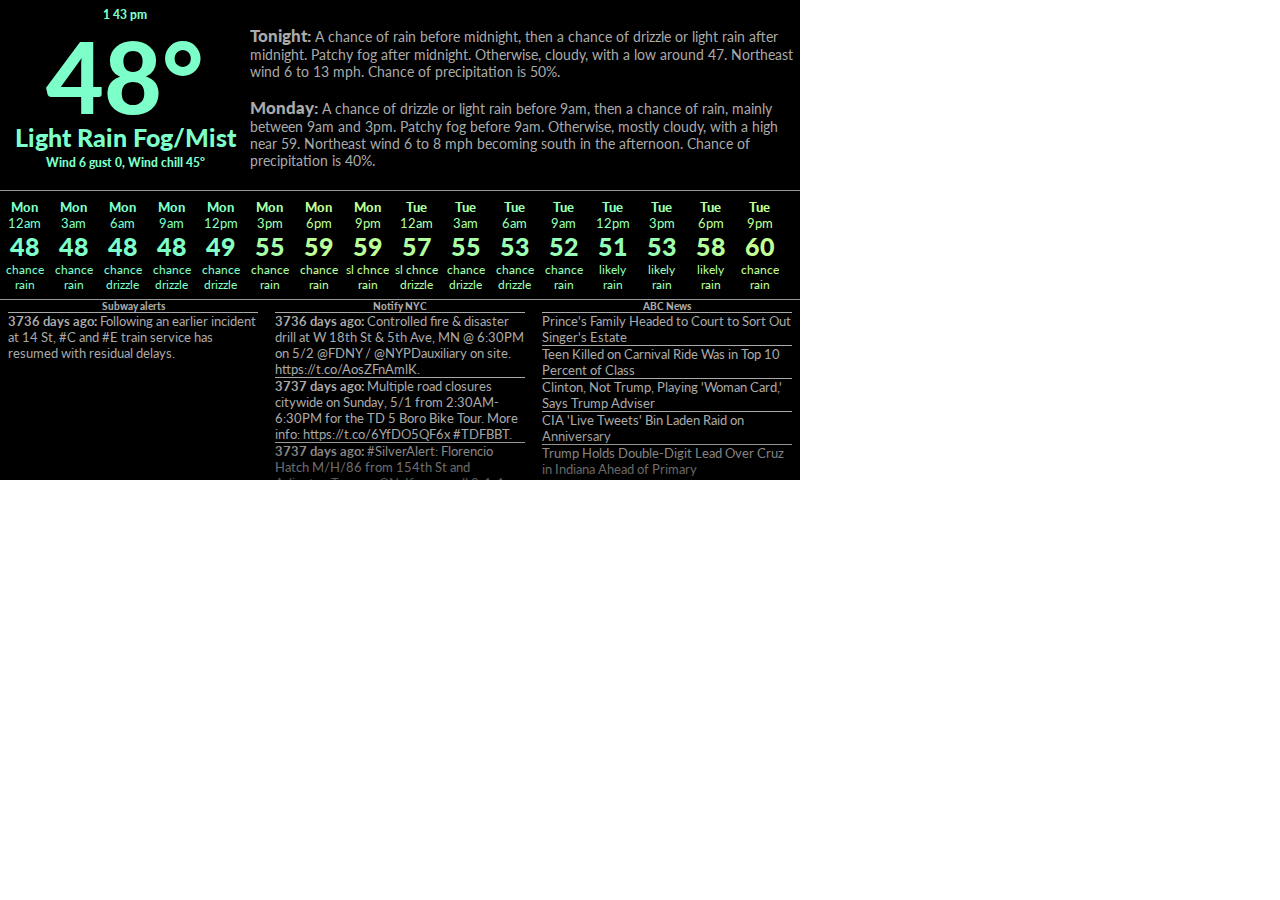
==== index.html @ d3d6053c "First commit" ====
<html>
<head>
<script src="jquery-2.2.0.min.js"></script>
<link rel="stylesheet" href="style.css" type="text/css" media="all"/>
<link href='https://fonts.googleapis.com/css?family=Lato' rel='stylesheet' type='text/css'>
<meta http-equiv="refresh" content="900">
</head>
<body>


<div id="pi_screen">

	<div id="obsbox">
		<span id="currenttime">00:00</span><br>
		<span id="currenttemp">000&deg;</span><br>
		<span id="currentwx">Observation</span><br>
		<span id="currentwind">Wind Observation</span>
	</div>

	<div id="weatherbox">
		<div id="hazard"></div>
		<div id="weathertext"></div>
	</div>

	<ul id="hourlywx2">
	</ul>

	<ul class="lowerbox" id="col1"></ul>
	<ul class="lowerbox" id="col2"></ul>
	<ul class="lowerbox" id="col3"></ul>

</div> <!--piscreen-->


<div id="piscreengradient"></div>


</body>

<script>

/* Fix days of week */

function formatDayAMPM(date) {
  var hours = date.getHours();
  var ampm = hours >= 12 ? 'pm ' : 'am ';
  hours = hours % 12;
  hours = hours ? hours : 12; // the hour '0' should be '12'
  daynumber = date.getDay();
  	if (daynumber == 0) { day = "Sun" };
  	if (daynumber == 1) { day = "Mon" };
  	if (daynumber == 2) { day = "Tue" };
  	if (daynumber == 3) { day = "Wed" };  	
  	if (daynumber == 4) { day = "Thu" };
  	if (daynumber == 5) { day = "Fri" };
  	if (daynumber == 6) { day = "Sat" };
  var strTime = '<span class="dayname">' + day + '</span><br><span class="celltime">' + hours + ampm + "</span>";
  return strTime;
}



/* Main refresher function */

function refresher() {

	var $currenttime = new Date();


/* Display times and error message */

function timeupdates() {

	var xhReq = new XMLHttpRequest();
	xhReq.open("HEAD", "weather.json", false);
	xhReq.send(null);
	var $lastupdate = new Date(xhReq.getResponseHeader("Last-Modified"));

	$updatedago = (Math.round(($currenttime - $lastupdate)/1000/60));

	if ($updatedago > 120) {
			document.getElementById("hazard").innerHTML = "Data is more than 2 hours old";
	}

	var $hours = $currenttime.getHours();
    var $timeappend = " am";
    if ($hours === 0) { $hours = 12; }
	if ($hours >= 12) { $timeappend = " pm"; }
	if ($hours > 12) { $hours = ($hours - 12); }
	var $minutes = String($currenttime.getMinutes());

	if ($minutes.length === 1) { 
		$minutes = "0" + $minutes;
		}

	document.getElementById("currenttime").innerHTML = $hours + '<span id="colon">:</span>' + $minutes + $timeappend;


	if ($currenttime.getSeconds() % 2) {
		document.getElementById("colon").style.visibility = "hidden";
		} else {
		document.getElementById("colon").style.visibility = "visible";
		}	
	
	}


	/* Pull current observations + forecast file */
	
	$.getJSON( "weather.json", function( data ) {
		$currenttemp = data.currentobservation.Temp + "&deg;";
		$windchill = data.currentobservation.WindChill;
		if ($windchill && ($windchill !== "NA")) {
			$windchill = ", Wind chill " + $windchill + "&deg;"
		} else {
			$windchill = " ";
		}
		$windspeed = data.currentobservation.Winds;
		$windgust = data.currentobservation.Gust;
		$currentwx = data.currentobservation.Weather;
		document.getElementById("currenttemp").innerHTML = $currenttemp;
		document.getElementById("obsbox").className = ("degree" + data.currentobservation.Temp);
		document.getElementById("currentwx").innerHTML = $currentwx;
		document.getElementById("currentwind").innerHTML = "Wind " + $windspeed + " gust " + $windgust + $windchill;
	
		$textcounter = data.time.startPeriodName;

		$textforecast = " ";

        for (key in $textcounter) {
			$textforecast = $textforecast + "<span id=\"weatherdate\">" + $textcounter[key] + ":</span> " + data.data.text[key] + "<br><br>";
			if ($textforecast.length > 400) { break; }
        	}
		
		$hazard = data.data.hazard;
		if ($hazard.length > 2) {
			$hazardstring = " ";
				if (Array.isArray($hazard)) {
					var i=0;
					for (;$hazard[i];) {
						if (i>0) {
							$hazardstring = $hazardstring + "&nbsp; &middot; "; 
						}
						$hazardstring = $hazardstring + $hazard[i];
						i++;
					}
					document.getElementById("hazard").innerHTML = $hazardstring;
					document.getElementById("hazard").style.backgroundColor = "#f00";
				};
		} else {
			document.getElementById("hazard").innerHTML = "";
			document.getElementById("hazard").style.backgroundColor = "none";
		};
		
		document.getElementById("weathertext").innerHTML = $textforecast;

	});
	
	/* Timeago function */
	
	function timeago(oldtime) {
		newtime = Math.round(($currenttime - oldtime)/1000/60);
		if (newtime <= 90) {
			return '<li class="urgent"><b>' + newtime + " minutes ago: </b>";
			} else if (newtime <= 1500) {
			return '<li><b>' + Math.round(newtime/60) + " hours ago: </b>";	
			} else {
			return '<li><b>' + Math.round(newtime/60/24) + " days ago: </b>";				
			}
		};
	
	/* Pull tweet file */
	
	$.getJSON( "tweets.json", function( data ) {
		var $transittext = '<li class="coltitle">Subway alerts</li>';
        for (key in data.transit.tweets) {
			$timeago = timeago(new Date(data.transit.times[key]));
			$transittext = $transittext + $timeago + data.transit.tweets[key] + "</li>";
			document.getElementById("col1").innerHTML = $transittext;
        	}
        
        var $notifytext = '<li class="coltitle">Notify NYC</li>';
		for (key in data.notify.tweets) {
			$timeago = timeago(new Date(data.notify.times[key]));
			$notifytext = $notifytext + $timeago + data.notify.tweets[key] + "</li>";
			document.getElementById("col2").innerHTML = $notifytext;
        	}
		});

	/* Pull news file */
	
	$.get('news.xml', function(d){
		var $newstext = '<li class="coltitle">ABC News</li>';
		i = 0;
		$(d).find('rss > channel > item > title').each(function(){
			i++;
			if (i >= 6) { return; }
			console.log(i);
			$newstext = $newstext + "<li>" + this.childNodes[0].nodeValue + "</li>";
			document.getElementById("col3").innerHTML = $newstext;
        	});
        });
	
	/* Pull hourly forecast file */

	$.get('forecast.xml', function(d){
	
		i = 0;
		$hourlystring1 = "";
		$hourlystring2 = "";
		while (i < 16) {
	
			var $timecrunch;
			var $hourlytemp;
			var $hourlywx;
	
			$(d).find('start-valid-time').slice(i, (i+1)).each(function(){
				var $time = new Date($(this).text()); 
				$timecrunch = formatDayAMPM($time);
				$hourlytemp = $(d).find('temperature > value').slice(i,(i+1)).text();
				$hourlywxcheck = $(d).find('weather > weather-conditions').slice(i,(i+1)).children('value');
				if ($hourlywxcheck.attr('weather-type')) {
					$hourlywx = $hourlywxcheck.attr('coverage') + ' ' + $hourlywxcheck.attr('weather-type');
				} else {
					$hourlywx = "";
				}
			});

                        $hourlywx = $hourlywx.replace("thunderstorms","tstorms").replace("slight chance","sl chnce").replace("definitely","defntly");

			$appendstring = '<li class="tempcell degree' + $hourlytemp + '">' + $timecrunch + '<br><span class="celltemp">' + $hourlytemp + '</span><br><span class="cellwx">' + $hourlywx + "</span></li>";
			
		$hourlystring2 = $hourlystring2 + $appendstring;				

	   	i++;
		}

		document.getElementById("hourlywx2").innerHTML = $hourlystring2;

	});

	timeupdates($currenttime);

};





window.onload = refresher();
setInterval(refresher,1000);
/*
window.onload = timeupdates();
setInterval(timeupdates,1000);
*/

</script>

</html>
---- style.css ----
/*
Colors:
Blue - #499EFF
Purple - #800CE8
Red - #F00
Orange - #E8830C
Yellow - #FFEE0D
*/

body {
	padding: 0px;
	margin: 0px;
	font-family: Lato, Arial, Helvetica;
	color: #aaa;
	font-size: 13px;
}

#pi_screen {
	width: 800px;
	height: 480px;
	border:0;
	background-color: #000;
	top:0px;
	left:0px;
	position: absolute;
	}

#piscreengradient {
	width: 800px;
	height: 480px;
	border: 0;
	position: absolute;
	z-index: 100;
	border: 0;
	background: linear-gradient(to bottom, rgba(0,0,0,0) 0%,rgba(0,0,0,0) 90%,rgba(0,0,0,0.5) 100%);
        background: -moz-linear-gradient(bottom, rgba(0,0,0,0) 0%, rgba(0,0,0,0) 90%, rgba (0,0,0,0.5) 100%);
        background: -webkit-linear-gradient(bottom, rgba(0,0,0,0) 0%, rgba(0,0,0,0) 90%, rgba (0,0,0,0.5) 100%);
}
	
#obsbox {
	text-align: center;
	width: 250px;
	height: 190px;
	border:0;
	font-weight: 900;
	top:0px;
	left:0px;
	position: absolute;
	padding-top: 0px;
	margin: 0px;
	z-index: 5;
}

#currenttime {
	font-size: 12px;
	line-height: 30px;
}

#currenttemp {
	font-size: 100px;
	line-height: 90px;
}

#currentwx {
	font-size: 25px;
	line-height: 35px;

}

#currentwind {
	font-size: 12px;
}


#hourlywx2 {
	text-align: center;
	width: 800px;
	height: 108px;
	border:0;
	top:190px;
	left:0px;
	position: absolute;
	padding: 0px;
	margin: 0px;
	border-bottom: 1px solid #999;
	border-top: 1px solid #999;
}

.tempcell {
width: 49px;
height: 100px;
float: left;
padding-top: 8px;
margin: 0px;
overflow: hidden;
}

.dayname {
font-size: 13px;
line-height: 13px;
font-weight: 900;
}

.celltime {
font-size: 13px;
line-height: 15px;
}

.celltemp {
font-size: 25px;
font-weight: 900;
}

.cellwx {
font-size: 12px;
line-height: 12px;
}

#weatherbox {
	text-align: left;
	width: 550px;
	height: 190px;
	border:0;
	top:0px;
	left:250px;
	position: absolute;
	padding: 0px;
	margin: 0px;
	overflow: hidden;
}

#weathertext {
	font-size: 14px;
	padding-top: 5px;
	padding-right: 5px;
}

#weatherdate {
	font-size:17px;
	font-weight: 900;
}

#hazard {
	display: block;
	color: #fff;
	width: 100%;
	overflow: hidden;
	font-size: 14px;
	line-height: 20px;
	height: 20px;
	font-weight: 900;
	background-color: none;
	padding-left: 5px;
}

.lowerbox {
	width: 266px;
	height: 180px;
	position: absolute;
	top: 300px;
	overflow: hidden;
	padding: 0px;
	margin: 0px;
}

.lowerbox li {
	padding-left: 0px;
	padding-right: 0px;
	margin-left: 8px;
	margin-right: 8px;
	border-top: 1px #aaa solid;
	background-color: #000;
}

.lowerbox .coltitle {
	text-align: center;
	font-size: 10px;
	font-weight: 900;
	border: none; #important
}

.lowerbox .urgent {
    color: #f00;
}

#col1 {
	left: 0px;
  }

#col2 {
	left: 267px;
  }

#col3 {
	left: 534px;
  }



/* Begin degree colors */

.degree0 {
    color: #FFFFFF !important;
}

.degree1 {
    color: #fcfdff !important;
}

.degree2 {
    color: #f9fcff !important;
}

.degree3 {
    color: #f6faff !important;
}

.degree4 {
    color: #f3f9ff !important;
}

.degree5 {
    color: #f0f8ff !important;
}

.degree6 {
    color: #edf6ff !important;
}

.degree7 {
    color: #eaf5ff !important;
}

.degree8 {
    color: #e7f3ff !important;
}

.degree9 {
    color: #e4f2ff !important;
}

.degree10 {
    color: #E0F0FF !important;
}

.degree11 {
    color: #dceeff !important;
}

.degree12 {
    color: #d9ecff !important;
}

.degree13 {
    color: #d5eaff !important;
}

.degree14 {
    color: #d2e8ff !important;
}

.degree15 {
    color: #cee6ff !important;
}

.degree16 {
    color: #cbe4ff !important;
}

.degree17 {
    color: #c7e2ff !important;
}

.degree18 {
    color: #c4e0ff !important;
}

.degree19 {
    color: #c0deff !important;
}

.degree20 {
    color: #BCDBFF !important;
}

.degree21 {
    color: #b6d9ff !important;
}

.degree22 {
    color: #b0d7ff !important;
}

.degree23 {
    color: #aad5ff !important;
}

.degree24 {
    color: #a4d4ff !important;
}

.degree25 {
    color: #9ed2ff !important;
}

.degree26 {
    color: #98d0ff !important;
}

.degree27 {
    color: #92cfff !important;
}

.degree28 {
    color: #8ccdff !important;
}

.degree29 {
    color: #86cbff !important;
}

.degree30 {
    color: #80C9FF !important;
}

.degree31 {
    color: #79cefd !important;
}

.degree32 {
    color: #73d4fb !important;
}

.degree33 {
    color: #6cd9fa !important;
}

.degree34 {
    color: #66dff8 !important;
}

.degree35 {
    color: #60e4f7 !important;
}

.degree36 {
    color: #59eaf5 !important;
}

.degree37 {
    color: #53eff3 !important;
}

.degree38 {
    color: #4cf5f2 !important;
}

.degree39 {
    color: #46faf0 !important;
}

.degree40 {
    color: #3FFFEE !important;
}

.degree41 {
    color: #46ffe9 !important;
}

.degree42 {
    color: #4effe5 !important;
}

.degree43 {
    color: #56ffe0 !important;
}

.degree44 {
    color: #5effdc !important;
}

.degree45 {
    color: #66ffd7 !important;
}

.degree46 {
    color: #6dffd3 !important;
}

.degree47 {
    color: #75ffce !important;
}

.degree48 {
    color: #7dffca !important;
}

.degree49 {
    color: #85ffc5 !important;
}

.degree50 {
    color: #8CFFC0 !important;
}

.degree51 {
    color: #91ffbb !important;
}

.degree52 {
    color: #97ffb7 !important;
}

.degree53 {
    color: #9cffb2 !important;
}

.degree54 {
    color: #a2ffae !important;
}

.degree55 {
    color: #a8ffa9 !important;
}

.degree56 {
    color: #adffa5 !important;
}

.degree57 {
    color: #b3ffa0 !important;
}

.degree58 {
    color: #b8ff9c !important;
}

.degree59 {
    color: #beff97 !important;
}

.degree60 {
    color: #C3FF92 !important;
}

.degree61 {
    color: #c9fd90 !important;
}

.degree62 {
    color: #cffc8f !important;
}

.degree63 {
    color: #d5fa8e !important;
}

.degree64 {
    color: #dbf98d !important;
}

.degree65 {
    color: #e1f78c !important;
}

.degree66 {
    color: #e7f68a !important;
}

.degree67 {
    color: #edf489 !important;
}

.degree68 {
    color: #f3f388 !important;
}

.degree69 {
    color: #f9f187 !important;
}

.degree70 {
    color: #FFEF85 !important;
}

.degree71 {
    color: #ffea81 !important;
}

.degree72 {
    color: #ffe67e !important;
}

.degree73 {
    color: #ffe27b !important;
}

.degree74 {
    color: #ffde78 !important;
}

.degree75 {
    color: #ffda75 !important;
}

.degree76 {
    color: #ffd572 !important;
}

.degree77 {
    color: #ffd16f !important;
}

.degree78 {
    color: #ffcd6c !important;
}

.degree79 {
    color: #ffc969 !important;
}

.degree80 {
    color: #FFC465 !important;
}

.degree81 {
    color: #ffbf63 !important;
}

.degree82 {
    color: #ffba62 !important;
}

.degree83 {
    color: #ffb660 !important;
}

.degree84 {
    color: #ffb15f !important;
}

.degree85 {
    color: #ffad5d !important;
}

.degree86 {
    color: #ffa85c !important;
}

.degree87 {
    color: #ffa35a !important;
}

.degree88 {
    color: #ff9f59 !important;
}

.degree89 {
    color: #ff9a57 !important;
}

.degree90 {
    color: #FF9555 !important;
}

.degree91 {
    color: #ff8c51 !important;
}

.degree92 {
    color: #ff844e !important;
}

.degree93 {
    color: #ff7c4b !important;
}

.degree94 {
    color: #ff7448 !important;
}

.degree95 {
    color: #ff6c45 !important;
}

.degree96 {
    color: #ff6341 !important;
}

.degree97 {
    color: #ff5b3e !important;
}

.degree98 {
    color: #ff533b !important;
}

.degree99 {
    color: #ff4b38 !important;
}

.degree100 {
    color: #FF4234 !important;
}

.degree101 {
    color: #fc3b36 !important;
}

.degree102 {
    color: #fa3539 !important;
}

.degree103 {
    color: #f82e3c !important;
}

.degree104 {
    color: #f6283e !important;
}

.degree105 {
    color: #f42141 !important;
}

.degree106 {
    color: #f11b44 !important;
}

.degree107 {
    color: #ef1446 !important;
}


/* End degree colors */
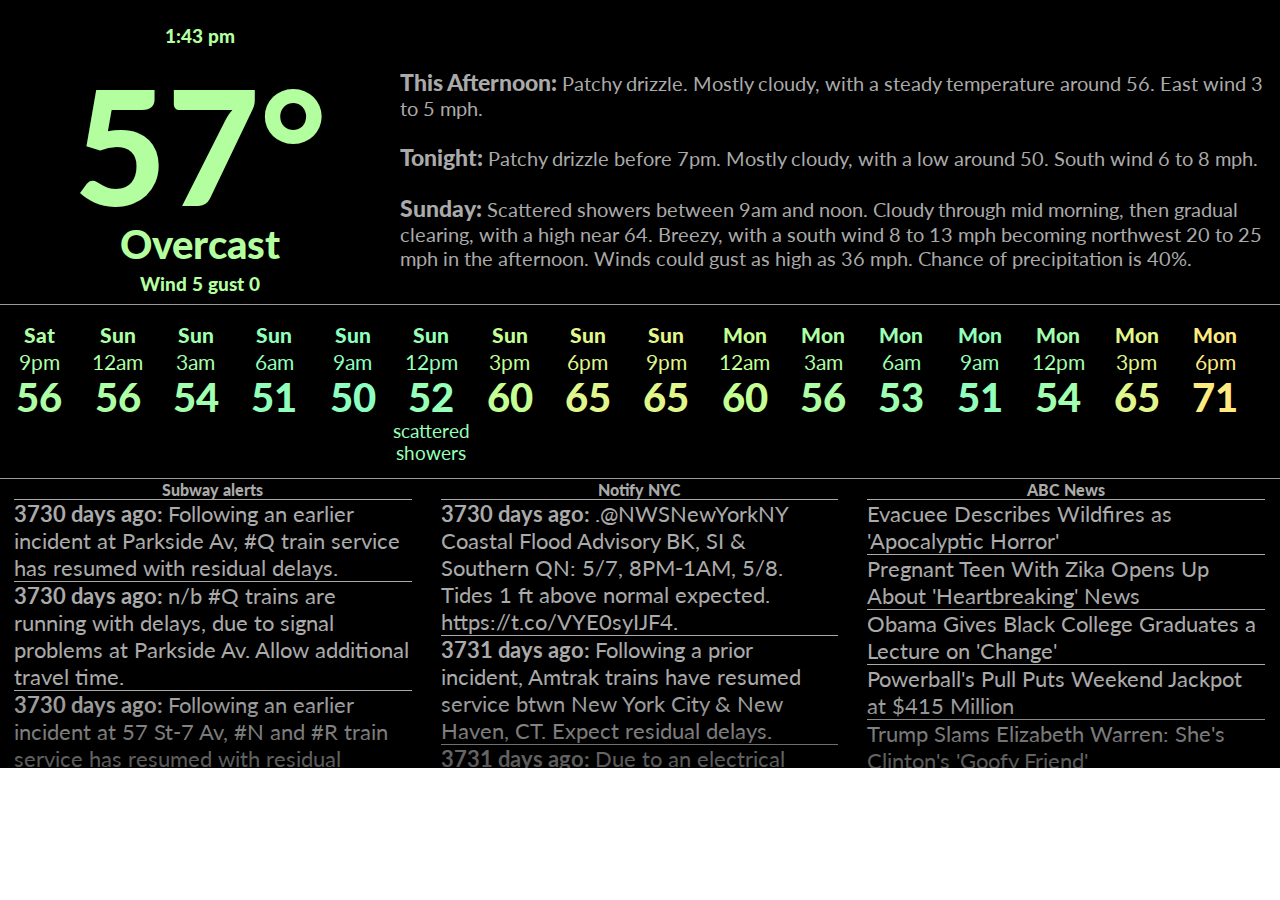
==== commit 8a4764f6: "Adding style stuff" ====
--- a/index.html
+++ b/index.html
@@ -65,6 +65,11 @@
 function refresher() {
 
 	var $currenttime = new Date();
+
+	/* Get screen size */
+	
+	var screenwidth = Math.max(document.documentElement.clientWidth, window.innerWidth || 0);
+	var screenheight = Math.max(document.documentElement.clientHeight, window.innerHeight || 0);
 
 
 /* Display times and error message */
@@ -195,7 +200,6 @@
 		$(d).find('rss > channel > item > title').each(function(){
 			i++;
 			if (i >= 6) { return; }
-			console.log(i);
 			$newstext = $newstext + "<li>" + this.childNodes[0].nodeValue + "</li>";
 			document.getElementById("col3").innerHTML = $newstext;
         	});
@@ -226,7 +230,7 @@
 				}
 			});
 
-                        $hourlywx = $hourlywx.replace("thunderstorms","tstorms").replace("slight chance","sl chnce").replace("definitely","defntly");
+                        $hourlywx = $hourlywx.replace("thunderstorms","tstorms").replace("rain showers","showers").replace("snow showers","snow shwr").replace("slight chance","sl chnce").replace("definitely","defntly");
 
 			$appendstring = '<li class="tempcell degree' + $hourlytemp + '">' + $timecrunch + '<br><span class="celltemp">' + $hourlytemp + '</span><br><span class="cellwx">' + $hourlywx + "</span></li>";
 			
--- a/style.css
+++ b/style.css
@@ -12,12 +12,12 @@
 	margin: 0px;
 	font-family: Lato, Arial, Helvetica;
 	color: #aaa;
-	font-size: 13px;
+	font-size: 1vw;
 }
 
 #pi_screen {
-	width: 800px;
-	height: 480px;
+	width: 100em;
+	height: 60em;
 	border:0;
 	background-color: #000;
 	top:0px;
@@ -26,8 +26,8 @@
 	}
 
 #piscreengradient {
-	width: 800px;
-	height: 480px;
+	width: 100em;
+	height: 60em;
 	border: 0;
 	position: absolute;
 	z-index: 100;
@@ -39,8 +39,8 @@
 	
 #obsbox {
 	text-align: center;
-	width: 250px;
-	height: 190px;
+	width: 31.25em;
+	height: 23.75em;
 	border:0;
 	font-weight: 900;
 	top:0px;
@@ -52,32 +52,32 @@
 }
 
 #currenttime {
-	font-size: 12px;
-	line-height: 30px;
+	font-size: 1.5em;
+	line-height: 3.75em;
 }
 
 #currenttemp {
-	font-size: 100px;
-	line-height: 90px;
+	font-size: 12.5em;
+	line-height: 0.9em;
 }
 
 #currentwx {
-	font-size: 25px;
-	line-height: 35px;
+	font-size: 3.125em;
+	line-height: 1.4em;
 
 }
 
 #currentwind {
-	font-size: 12px;
+	font-size: 1.5em;
 }
 
 
 #hourlywx2 {
 	text-align: center;
-	width: 800px;
-	height: 108px;
+	width: 100em;
+	height: 13.5em;
 	border:0;
-	top:190px;
+	top: 23.75em;
 	left:0px;
 	position: absolute;
 	padding: 0px;
@@ -87,42 +87,42 @@
 }
 
 .tempcell {
-width: 49px;
-height: 100px;
+width: 6.125em;
+height: 12.5em;
 float: left;
-padding-top: 8px;
+padding-top: 1em;
 margin: 0px;
 overflow: hidden;
 }
 
 .dayname {
-font-size: 13px;
-line-height: 13px;
+font-size: 1.625em;
+line-height: 1.625em;
 font-weight: 900;
 }
 
 .celltime {
-font-size: 13px;
-line-height: 15px;
+font-size: 1.625em;
+line-height: 1em;
 }
 
 .celltemp {
-font-size: 25px;
+font-size: 3.125em;
 font-weight: 900;
 }
 
 .cellwx {
-font-size: 12px;
-line-height: 12px;
+font-size: 1.5em;
+line-height: 1em;
 }
 
 #weatherbox {
 	text-align: left;
-	width: 550px;
-	height: 190px;
+	width: 68.75em;
+	height: 23.75em;
 	border:0;
 	top:0px;
-	left:250px;
+	left: 31.25em;
 	position: absolute;
 	padding: 0px;
 	margin: 0px;
@@ -130,13 +130,13 @@
 }
 
 #weathertext {
-	font-size: 14px;
-	padding-top: 5px;
-	padding-right: 5px;
+	font-size: 1.6em;
+	padding-top: 0.625em;
+	padding-right: 0.625em;
 }
 
 #weatherdate {
-	font-size:17px;
+	font-size:1.1em;
 	font-weight: 900;
 }
 
@@ -145,36 +145,38 @@
 	color: #fff;
 	width: 100%;
 	overflow: hidden;
-	font-size: 14px;
-	line-height: 20px;
-	height: 20px;
+	font-size: 1.75em;
+	line-height: 2.5em;
+	height: 2.5em;
 	font-weight: 900;
 	background-color: none;
-	padding-left: 5px;
+	padding-left: 0.625em;
 }
 
 .lowerbox {
-	width: 266px;
-	height: 180px;
+	width: 33.25em;
+	height: 22.5em;
 	position: absolute;
-	top: 300px;
+	top: 37.5em;
 	overflow: hidden;
 	padding: 0px;
 	margin: 0px;
 }
 
 .lowerbox li {
+	font-size: 1.75em;
 	padding-left: 0px;
 	padding-right: 0px;
-	margin-left: 8px;
-	margin-right: 8px;
+	margin-left: 0.625em;
+	margin-right: 0.625em;
 	border-top: 1px #aaa solid;
 	background-color: #000;
+	list-style-type: none;
 }
 
 .lowerbox .coltitle {
 	text-align: center;
-	font-size: 10px;
+	font-size: 1.25em;
 	font-weight: 900;
 	border: none; #important
 }
@@ -188,11 +190,11 @@
   }
 
 #col2 {
-	left: 267px;
+	left: 33.33em;
   }
 
 #col3 {
-	left: 534px;
+	left: 66.66em;
   }
 
 
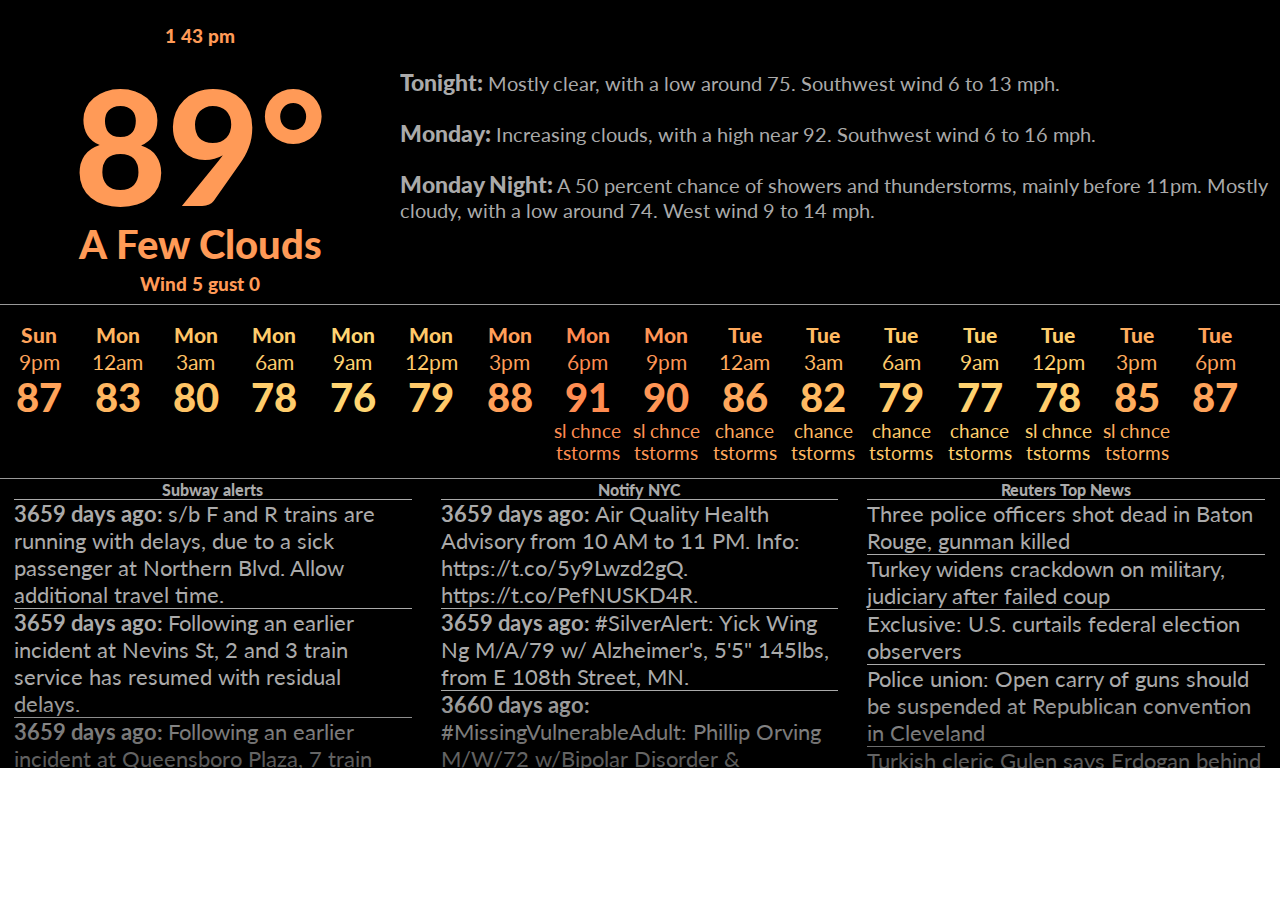
==== commit ca6f660f: "Swap ABC for Reuters" ====
--- a/index.html
+++ b/index.html
@@ -195,7 +195,7 @@
 	/* Pull news file */
 	
 	$.get('news.xml', function(d){
-		var $newstext = '<li class="coltitle">ABC News</li>';
+		var $newstext = '<li class="coltitle">Reuters Top News</li>';
 		i = 0;
 		$(d).find('rss > channel > item > title').each(function(){
 			i++;
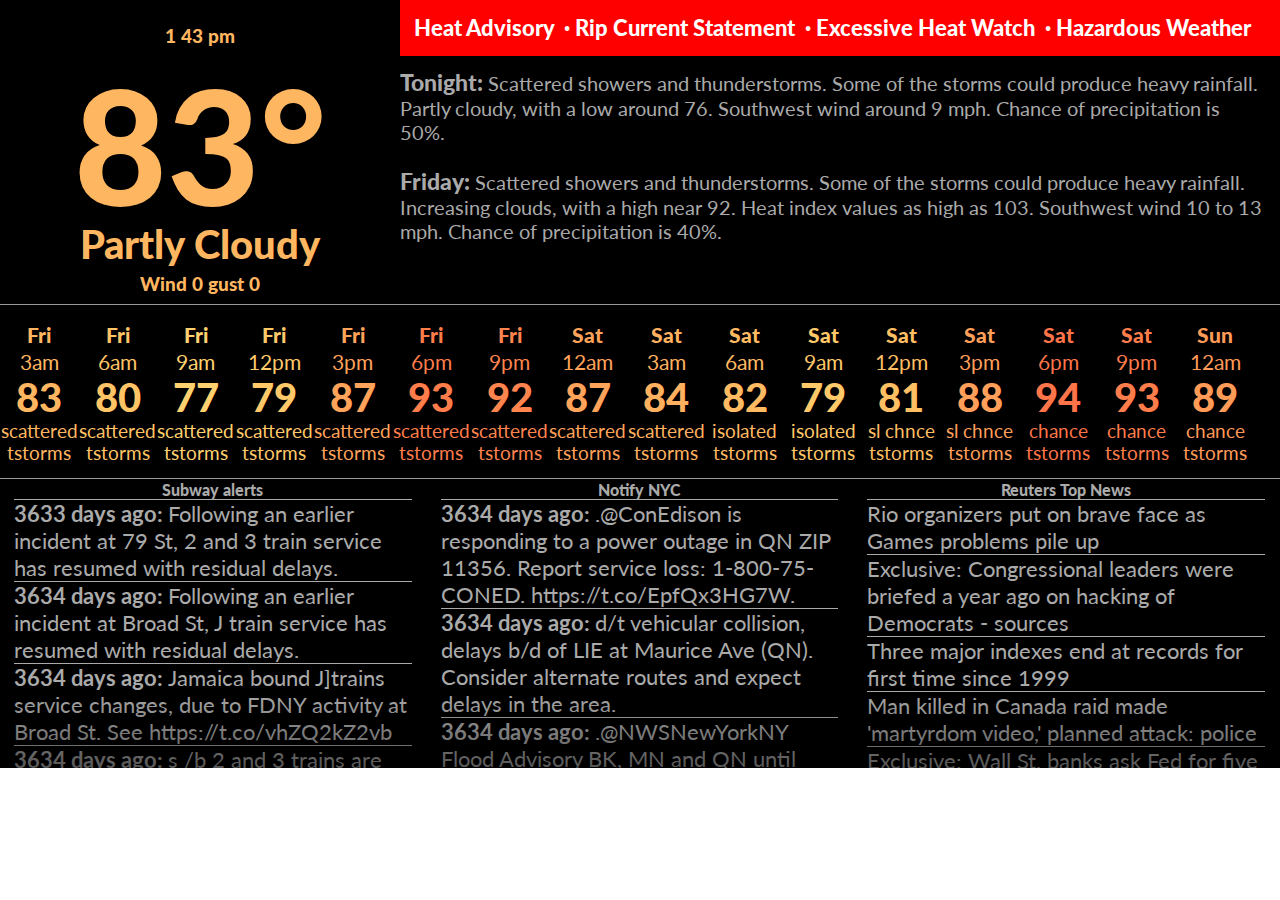
==== commit a3cb08d7: "Updates Readme" ====
--- a/index.html
+++ b/index.html
@@ -253,10 +253,7 @@
 
 window.onload = refresher();
 setInterval(refresher,1000);
-/*
-window.onload = timeupdates();
-setInterval(timeupdates,1000);
-*/
+
 
 </script>
 
